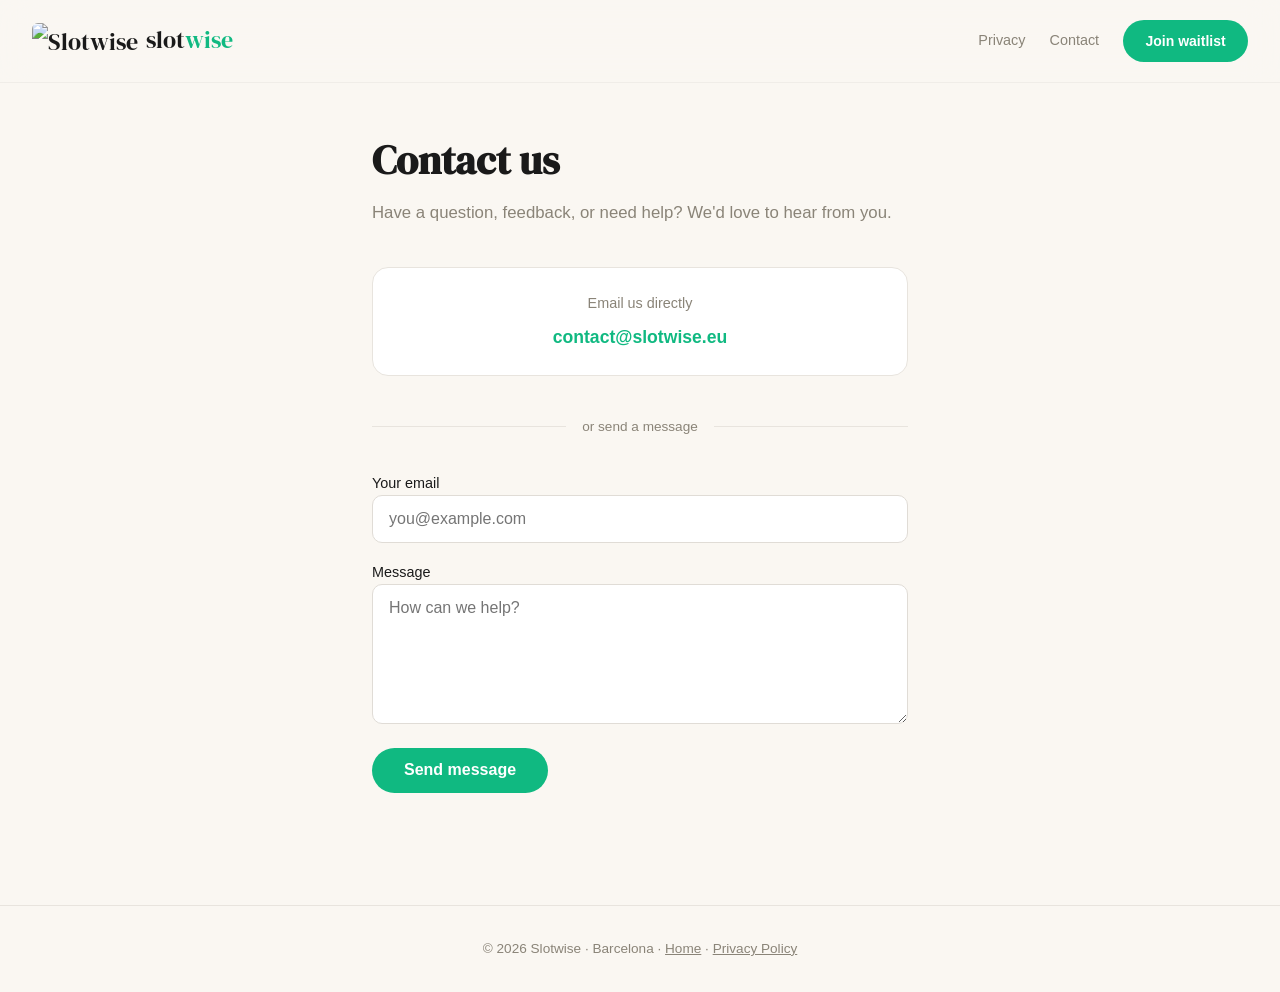
==== contact.html @ a6b29597 "Add contact page, logo, nav links, and align color palette to brand - Add contact.html with email an" ====
<!DOCTYPE html>
<html lang="en">
<head>
<meta charset="UTF-8">
<meta name="viewport" content="width=device-width, initial-scale=1.0">
<title>Contact — Slotwise</title>
<meta name="description" content="Get in touch with the Slotwise team.">
<link rel="preconnect" href="https://fonts.googleapis.com">
<link rel="preconnect" href="https://fonts.gstatic.com" crossorigin>
<link href="https://fonts.googleapis.com/css2?family=DM+Serif+Display&family=General+Sans:wght@400;500;600&display=swap" rel="stylesheet">
<style>
  *, *::before, *::after { margin: 0; padding: 0; box-sizing: border-box; }

  :root {
    --bg: #FAF7F2;
    --fg: #1A1A1A;
    --accent: #10B981;
    --accent-light: #D1FAE5;
    --accent-hover: #059669;
    --muted: #8A8478;
    --card: #FFFFFF;
    --radius: 16px;
    --font-display: 'DM Serif Display', serif;
    --font-body: 'General Sans', -apple-system, sans-serif;
  }

  html { scroll-behavior: smooth; }

  body {
    font-family: var(--font-body);
    background: var(--bg);
    color: var(--fg);
    line-height: 1.6;
    overflow-x: hidden;
  }

  nav {
    position: fixed;
    top: 0; left: 0; right: 0;
    z-index: 100;
    padding: 1.25rem 2rem;
    display: flex;
    align-items: center;
    justify-content: space-between;
    background: rgba(250, 247, 242, 0.85);
    backdrop-filter: blur(16px);
    -webkit-backdrop-filter: blur(16px);
    border-bottom: 1px solid rgba(0,0,0,0.04);
  }

  .logo {
    font-family: var(--font-display);
    font-size: 1.5rem;
    color: var(--fg);
    text-decoration: none;
  }
  .logo span { color: var(--accent); }
  .logo-icon { width: 28px; height: 28px; vertical-align: middle; margin-right: 0.5rem; border-radius: 6px; }

  .nav-links {
    display: flex;
    align-items: center;
    gap: 1.5rem;
  }

  .nav-link {
    font-family: var(--font-body);
    font-size: 0.9rem;
    font-weight: 500;
    color: var(--muted);
    text-decoration: none;
    transition: color 0.2s;
  }
  .nav-link:hover { color: var(--fg); }

  .nav-cta {
    font-family: var(--font-body);
    font-weight: 600;
    font-size: 0.875rem;
    background: var(--accent);
    color: #fff;
    border: none;
    padding: 0.6rem 1.4rem;
    border-radius: 100px;
    cursor: pointer;
    text-decoration: none;
    transition: background 0.2s, transform 0.15s;
  }
  .nav-cta:hover { background: var(--accent-hover); transform: translateY(-1px); }

  .contact-container {
    max-width: 600px;
    margin: 0 auto;
    padding: 8rem 2rem 4rem;
  }

  .contact-container h1 {
    font-family: var(--font-display);
    font-size: 2.5rem;
    margin-bottom: 0.5rem;
  }

  .contact-container .subtitle {
    color: var(--muted);
    font-size: 1.05rem;
    margin-bottom: 2.5rem;
  }

  .contact-email {
    background: var(--card);
    border: 1px solid #e8e4de;
    border-radius: var(--radius);
    padding: 1.5rem;
    margin-bottom: 2.5rem;
    text-align: center;
  }

  .contact-email p {
    color: var(--muted);
    font-size: 0.9rem;
    margin-bottom: 0.5rem;
  }

  .contact-email a {
    color: var(--accent);
    font-size: 1.1rem;
    font-weight: 600;
    text-decoration: none;
  }
  .contact-email a:hover { text-decoration: underline; }

  .divider {
    display: flex;
    align-items: center;
    gap: 1rem;
    margin-bottom: 2rem;
    color: var(--muted);
    font-size: 0.85rem;
  }
  .divider::before, .divider::after {
    content: '';
    flex: 1;
    height: 1px;
    background: #e8e4de;
  }

  .contact-form {
    display: flex;
    flex-direction: column;
    gap: 1rem;
  }

  .contact-form label {
    font-size: 0.9rem;
    font-weight: 500;
    color: var(--fg);
  }

  .contact-form input,
  .contact-form textarea {
    width: 100%;
    padding: 0.85rem 1rem;
    border: 1px solid #e0dcd6;
    border-radius: 10px;
    font-family: var(--font-body);
    font-size: 1rem;
    background: var(--card);
    color: var(--fg);
    transition: border-color 0.2s;
    outline: none;
  }

  .contact-form input:focus,
  .contact-form textarea:focus {
    border-color: var(--accent);
  }

  .contact-form textarea {
    min-height: 140px;
    resize: vertical;
  }

  .contact-form button {
    align-self: flex-start;
    font-family: var(--font-body);
    font-weight: 600;
    font-size: 1rem;
    background: var(--accent);
    color: #fff;
    border: none;
    padding: 0.85rem 2rem;
    border-radius: 100px;
    cursor: pointer;
    transition: background 0.2s, transform 0.15s;
  }
  .contact-form button:hover { background: var(--accent-hover); transform: translateY(-1px); }

  .success-msg {
    display: none;
    background: var(--accent-light);
    color: var(--accent-hover);
    padding: 1rem 1.5rem;
    border-radius: 10px;
    font-weight: 500;
    margin-top: 0.5rem;
  }

  footer {
    text-align: center;
    padding: 2rem;
    color: var(--muted);
    font-size: 0.85rem;
    border-top: 1px solid #e8e4de;
    margin-top: 3rem;
  }

  footer a { color: var(--muted); }

  @media (max-width: 600px) {
    .contact-container { padding: 6rem 1.25rem 3rem; }
    .contact-container h1 { font-size: 2rem; }
    nav { padding: 1rem 1.25rem; }
    .nav-links { gap: 1rem; }
  }
</style>
</head>
<body>

<nav>
  <a href="/" class="logo"><img src="/Logo/slotwise-logo-light.svg" alt="Slotwise" class="logo-icon">slot<span>wise</span></a>
  <div class="nav-links">
    <a href="/privacy.html" class="nav-link">Privacy</a>
    <a href="/contact.html" class="nav-link">Contact</a>
    <a href="/#waitlist" class="nav-cta">Join waitlist</a>
  </div>
</nav>

<div class="contact-container">

<h1>Contact us</h1>
<p class="subtitle">Have a question, feedback, or need help? We'd love to hear from you.</p>

<div class="contact-email">
  <p>Email us directly</p>
  <a href="mailto:contact@slotwise.eu">contact@slotwise.eu</a>
</div>

<div class="divider">or send a message</div>

<form class="contact-form" id="contactForm" action="https://formspree.io/f/mpqoezrb" method="POST">
  <div>
    <label for="contact-email">Your email</label>
    <input type="email" id="contact-email" name="email" placeholder="you@example.com" required autocomplete="email">
  </div>
  <div>
    <label for="contact-message">Message</label>
    <textarea id="contact-message" name="message" placeholder="How can we help?" required></textarea>
  </div>
  <button type="submit">Send message</button>
</form>
<div class="success-msg" id="contactSuccess">Message sent! We'll get back to you soon.</div>

</div>

<footer>
  &copy; 2026 Slotwise · Barcelona · <a href="/">Home</a> · <a href="/privacy.html">Privacy Policy</a>
</footer>

<script>
  const form = document.getElementById('contactForm');
  const msg = document.getElementById('contactSuccess');

  form.addEventListener('submit', async (e) => {
    e.preventDefault();
    const data = new FormData(form);

    try {
      const res = await fetch(form.action, {
        method: 'POST',
        body: data,
        headers: { 'Accept': 'application/json' }
      });

      if (res.ok) {
        form.style.display = 'none';
        msg.style.display = 'block';
      } else {
        alert('Something went wrong — please try again.');
      }
    } catch {
      alert('Something went wrong — please try again.');
    }
  });
</script>

</body>
</html>
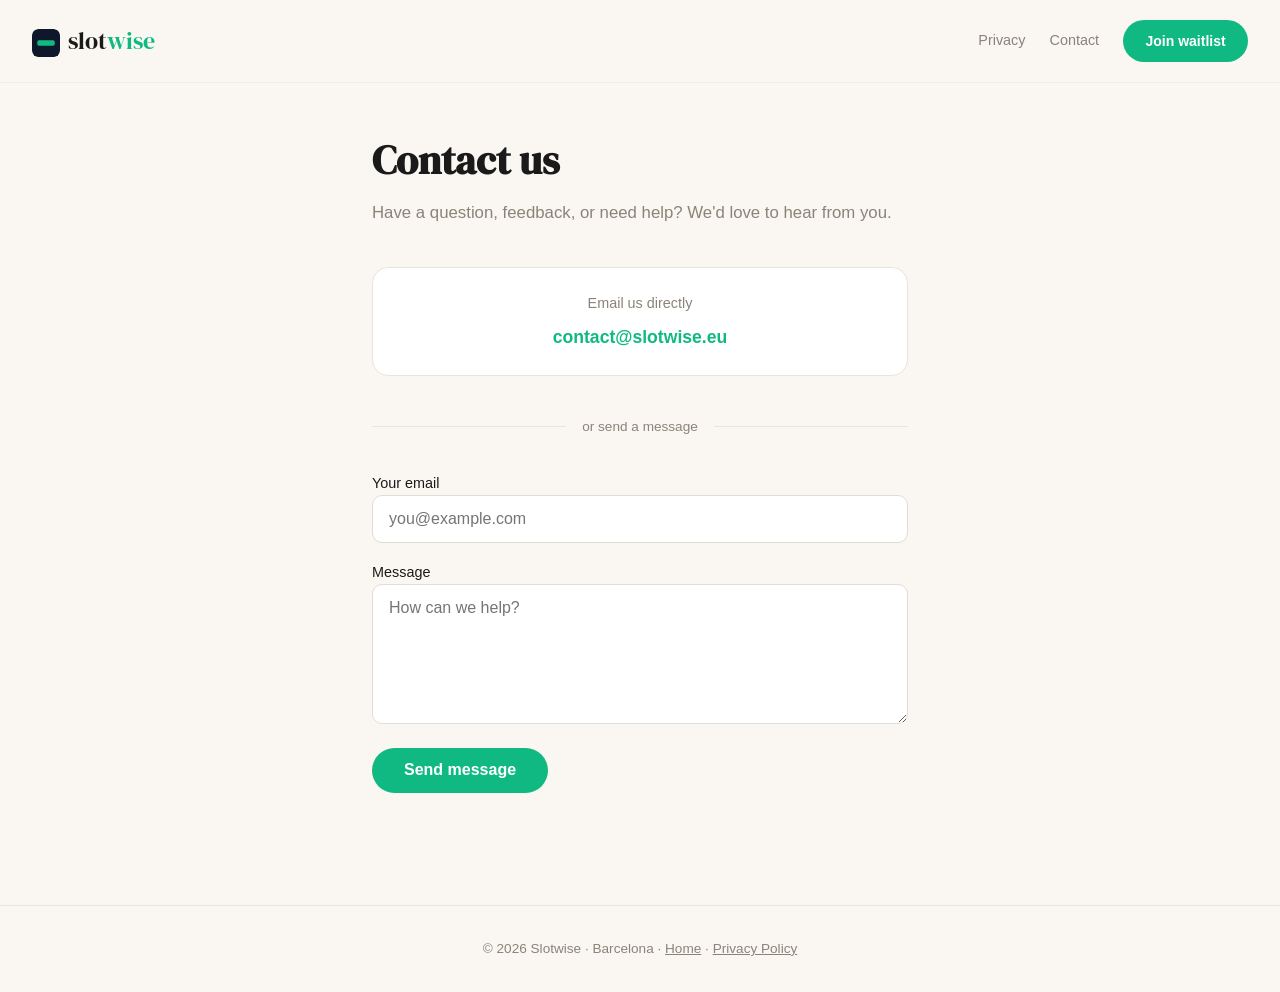
==== commit 58f53f9e: "Fix logo: inline SVG to avoid path issues on GitHub Pages Co-Authored-By: Claude Opus 4.6 <noreply@a" ====
--- a/contact.html
+++ b/contact.html
@@ -227,7 +227,7 @@
 <body>
 
 <nav>
-  <a href="/" class="logo"><img src="/Logo/slotwise-logo-light.svg" alt="Slotwise" class="logo-icon">slot<span>wise</span></a>
+  <a href="/" class="logo"><svg class="logo-icon" xmlns="http://www.w3.org/2000/svg" viewBox="0 0 80 80" width="28" height="28" role="img" aria-label="Slotwise"><rect width="80" height="80" rx="18" fill="#0F172A"/><rect x="15" y="32" width="50" height="16" rx="5" fill="#10B981"/></svg>slot<span>wise</span></a>
   <div class="nav-links">
     <a href="/privacy.html" class="nav-link">Privacy</a>
     <a href="/contact.html" class="nav-link">Contact</a>
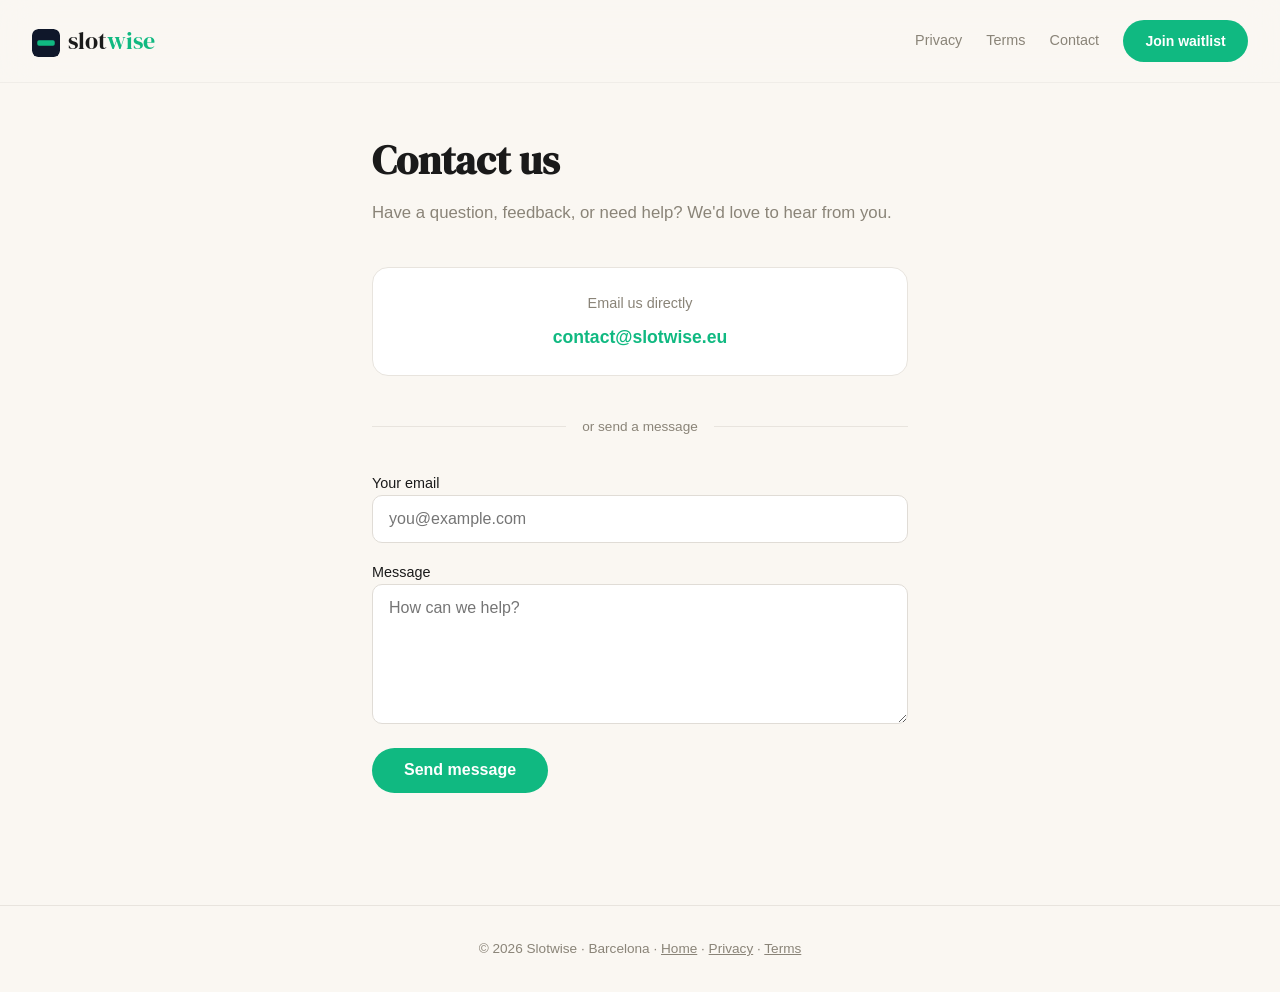
==== commit d07acd49: "Add Terms of Use page and update nav/footer links across all pages Co-Authored-By: Claude Opus 4.6 <" ====
--- a/contact.html
+++ b/contact.html
@@ -230,6 +230,7 @@
   <a href="/" class="logo"><svg class="logo-icon" xmlns="http://www.w3.org/2000/svg" viewBox="0 0 80 80" width="28" height="28" role="img" aria-label="Slotwise"><rect width="80" height="80" rx="18" fill="#0F172A"/><rect x="15" y="32" width="50" height="16" rx="5" fill="#10B981"/></svg>slot<span>wise</span></a>
   <div class="nav-links">
     <a href="/privacy.html" class="nav-link">Privacy</a>
+    <a href="/terms.html" class="nav-link">Terms</a>
     <a href="/contact.html" class="nav-link">Contact</a>
     <a href="/#waitlist" class="nav-cta">Join waitlist</a>
   </div>
@@ -263,7 +264,7 @@
 </div>
 
 <footer>
-  &copy; 2026 Slotwise · Barcelona · <a href="/">Home</a> · <a href="/privacy.html">Privacy Policy</a>
+  &copy; 2026 Slotwise · Barcelona · <a href="/">Home</a> · <a href="/privacy.html">Privacy</a> · <a href="/terms.html">Terms</a>
 </footer>
 
 <script>
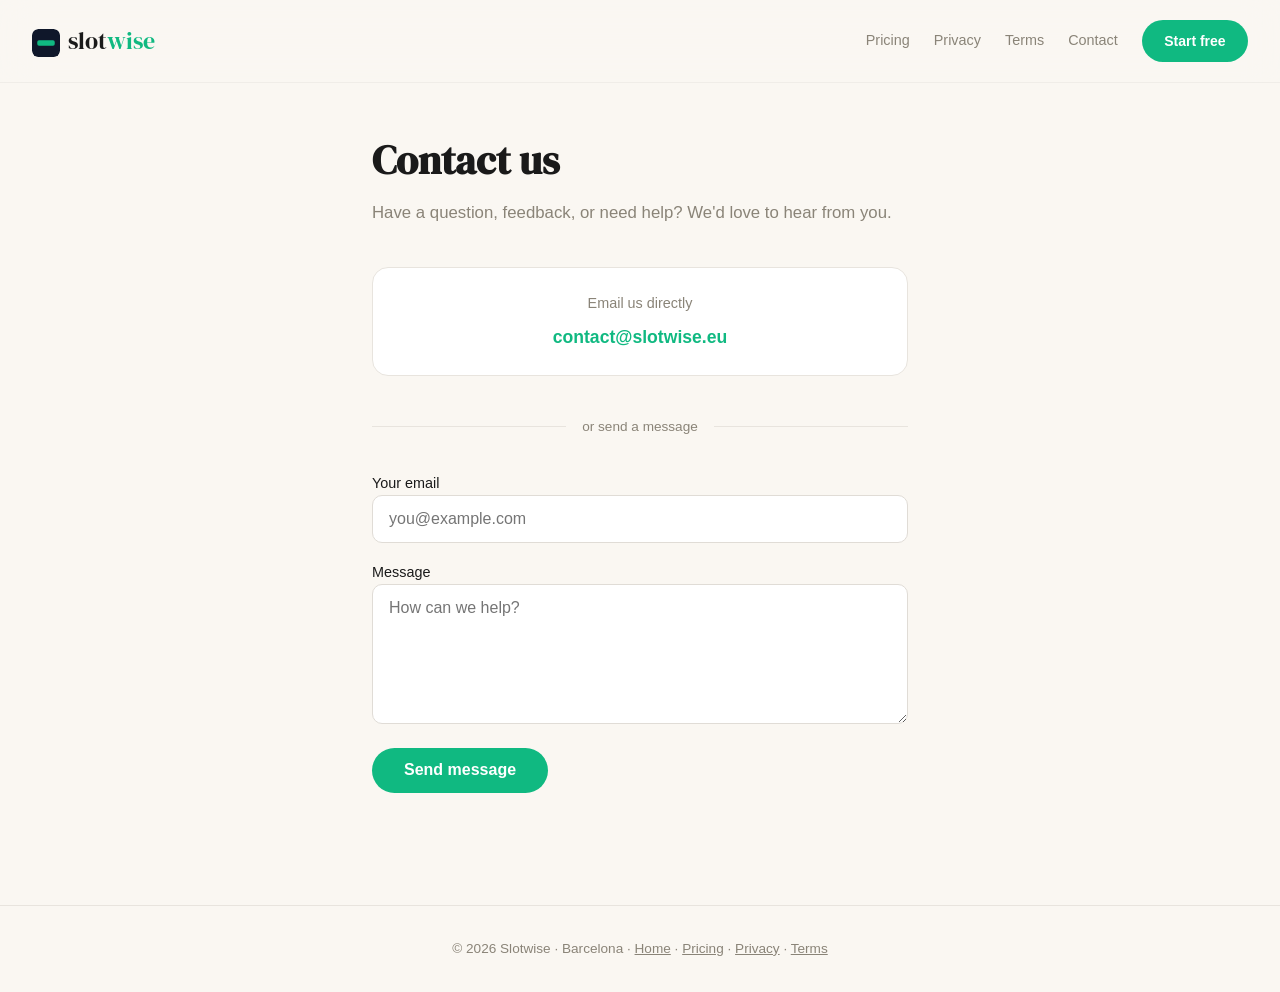
==== commit b79f9e67: "Add WhatsApp CTA, pricing page, and Telegram coming-soon button Replace waitlist email forms with lo" ====
--- a/contact.html
+++ b/contact.html
@@ -229,10 +229,11 @@
 <nav>
   <a href="/" class="logo"><svg class="logo-icon" xmlns="http://www.w3.org/2000/svg" viewBox="0 0 80 80" width="28" height="28" role="img" aria-label="Slotwise"><rect width="80" height="80" rx="18" fill="#0F172A"/><rect x="15" y="32" width="50" height="16" rx="5" fill="#10B981"/></svg>slot<span>wise</span></a>
   <div class="nav-links">
+    <a href="/pricing.html" class="nav-link">Pricing</a>
     <a href="/privacy.html" class="nav-link">Privacy</a>
     <a href="/terms.html" class="nav-link">Terms</a>
     <a href="/contact.html" class="nav-link">Contact</a>
-    <a href="/#waitlist" class="nav-cta">Join waitlist</a>
+    <a href="/" class="nav-cta">Start free</a>
   </div>
 </nav>
 
@@ -264,7 +265,7 @@
 </div>
 
 <footer>
-  &copy; 2026 Slotwise · Barcelona · <a href="/">Home</a> · <a href="/privacy.html">Privacy</a> · <a href="/terms.html">Terms</a>
+  &copy; 2026 Slotwise · Barcelona · <a href="/">Home</a> · <a href="/pricing.html">Pricing</a> · <a href="/privacy.html">Privacy</a> · <a href="/terms.html">Terms</a>
 </footer>
 
 <script>
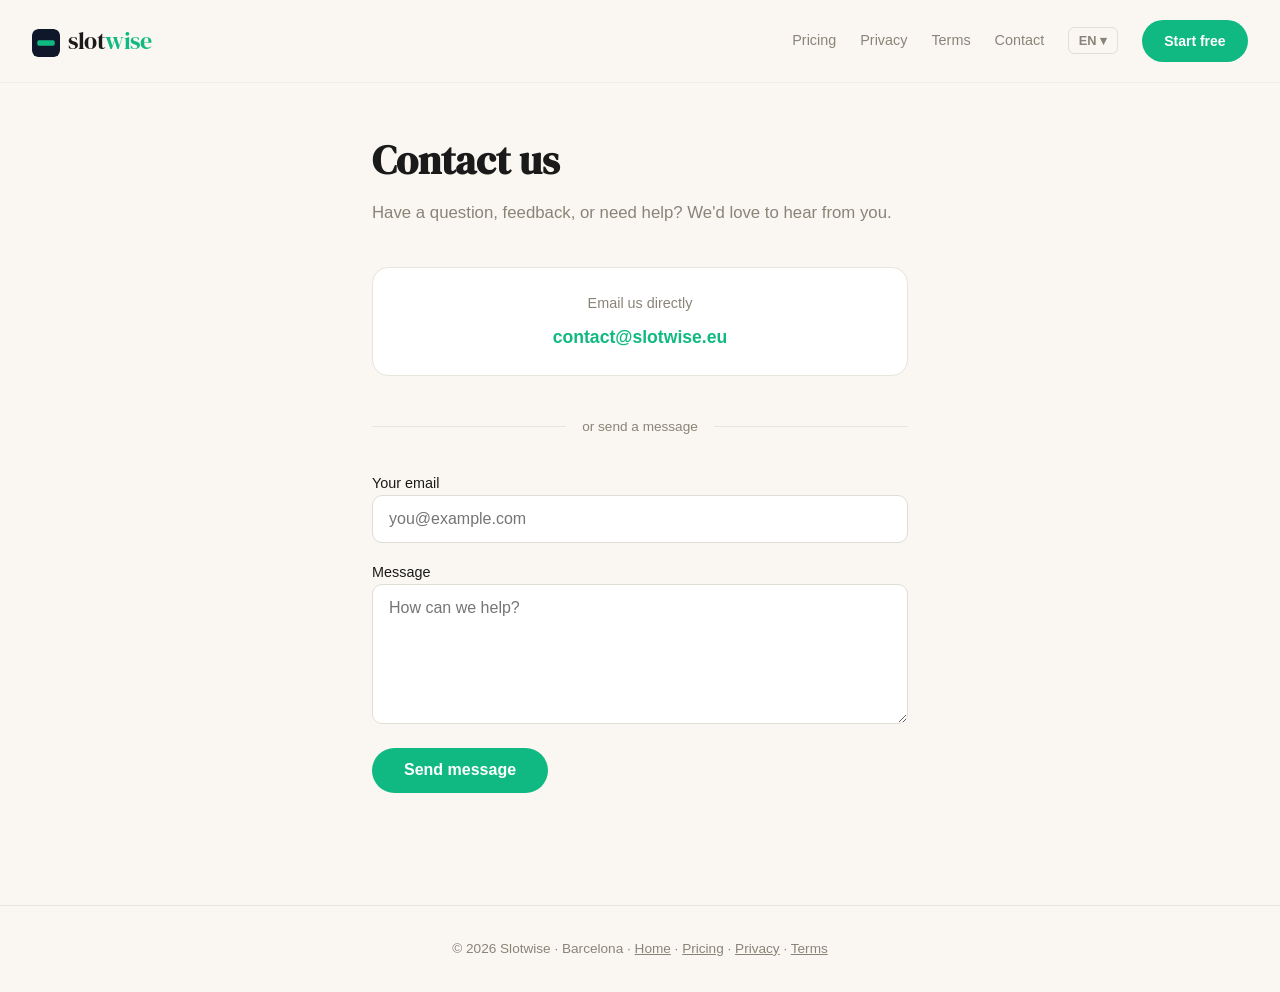
==== commit ef8c3c74: "Add multilanguage support (EN/FR/ES) with i18n engine Major refactor to support 3 languages with eas" ====
--- a/contact.html
+++ b/contact.html
@@ -1,299 +1,76 @@
 <!DOCTYPE html>
-<html lang="en">
+<html lang="en" data-i18n-title="page.title.contact">
 <head>
 <meta charset="UTF-8">
 <meta name="viewport" content="width=device-width, initial-scale=1.0">
 <title>Contact — Slotwise</title>
-<meta name="description" content="Get in touch with the Slotwise team.">
+<meta data-i18n-content="meta.description.contact" name="description" content="Get in touch with the Slotwise team.">
 <link rel="preconnect" href="https://fonts.googleapis.com">
 <link rel="preconnect" href="https://fonts.gstatic.com" crossorigin>
 <link href="https://fonts.googleapis.com/css2?family=DM+Serif+Display&family=General+Sans:wght@400;500;600&display=swap" rel="stylesheet">
-<style>
-  *, *::before, *::after { margin: 0; padding: 0; box-sizing: border-box; }
-
-  :root {
-    --bg: #FAF7F2;
-    --fg: #1A1A1A;
-    --accent: #10B981;
-    --accent-light: #D1FAE5;
-    --accent-hover: #059669;
-    --muted: #8A8478;
-    --card: #FFFFFF;
-    --radius: 16px;
-    --font-display: 'DM Serif Display', serif;
-    --font-body: 'General Sans', -apple-system, sans-serif;
-  }
-
-  html { scroll-behavior: smooth; }
-
-  body {
-    font-family: var(--font-body);
-    background: var(--bg);
-    color: var(--fg);
-    line-height: 1.6;
-    overflow-x: hidden;
-  }
-
-  nav {
-    position: fixed;
-    top: 0; left: 0; right: 0;
-    z-index: 100;
-    padding: 1.25rem 2rem;
-    display: flex;
-    align-items: center;
-    justify-content: space-between;
-    background: rgba(250, 247, 242, 0.85);
-    backdrop-filter: blur(16px);
-    -webkit-backdrop-filter: blur(16px);
-    border-bottom: 1px solid rgba(0,0,0,0.04);
-  }
-
-  .logo {
-    font-family: var(--font-display);
-    font-size: 1.5rem;
-    color: var(--fg);
-    text-decoration: none;
-  }
-  .logo span { color: var(--accent); }
-  .logo-icon { width: 28px; height: 28px; vertical-align: middle; margin-right: 0.5rem; border-radius: 6px; }
-
-  .nav-links {
-    display: flex;
-    align-items: center;
-    gap: 1.5rem;
-  }
-
-  .nav-link {
-    font-family: var(--font-body);
-    font-size: 0.9rem;
-    font-weight: 500;
-    color: var(--muted);
-    text-decoration: none;
-    transition: color 0.2s;
-  }
-  .nav-link:hover { color: var(--fg); }
-
-  .nav-cta {
-    font-family: var(--font-body);
-    font-weight: 600;
-    font-size: 0.875rem;
-    background: var(--accent);
-    color: #fff;
-    border: none;
-    padding: 0.6rem 1.4rem;
-    border-radius: 100px;
-    cursor: pointer;
-    text-decoration: none;
-    transition: background 0.2s, transform 0.15s;
-  }
-  .nav-cta:hover { background: var(--accent-hover); transform: translateY(-1px); }
-
-  .contact-container {
-    max-width: 600px;
-    margin: 0 auto;
-    padding: 8rem 2rem 4rem;
-  }
-
-  .contact-container h1 {
-    font-family: var(--font-display);
-    font-size: 2.5rem;
-    margin-bottom: 0.5rem;
-  }
-
-  .contact-container .subtitle {
-    color: var(--muted);
-    font-size: 1.05rem;
-    margin-bottom: 2.5rem;
-  }
-
-  .contact-email {
-    background: var(--card);
-    border: 1px solid #e8e4de;
-    border-radius: var(--radius);
-    padding: 1.5rem;
-    margin-bottom: 2.5rem;
-    text-align: center;
-  }
-
-  .contact-email p {
-    color: var(--muted);
-    font-size: 0.9rem;
-    margin-bottom: 0.5rem;
-  }
-
-  .contact-email a {
-    color: var(--accent);
-    font-size: 1.1rem;
-    font-weight: 600;
-    text-decoration: none;
-  }
-  .contact-email a:hover { text-decoration: underline; }
-
-  .divider {
-    display: flex;
-    align-items: center;
-    gap: 1rem;
-    margin-bottom: 2rem;
-    color: var(--muted);
-    font-size: 0.85rem;
-  }
-  .divider::before, .divider::after {
-    content: '';
-    flex: 1;
-    height: 1px;
-    background: #e8e4de;
-  }
-
-  .contact-form {
-    display: flex;
-    flex-direction: column;
-    gap: 1rem;
-  }
-
-  .contact-form label {
-    font-size: 0.9rem;
-    font-weight: 500;
-    color: var(--fg);
-  }
-
-  .contact-form input,
-  .contact-form textarea {
-    width: 100%;
-    padding: 0.85rem 1rem;
-    border: 1px solid #e0dcd6;
-    border-radius: 10px;
-    font-family: var(--font-body);
-    font-size: 1rem;
-    background: var(--card);
-    color: var(--fg);
-    transition: border-color 0.2s;
-    outline: none;
-  }
-
-  .contact-form input:focus,
-  .contact-form textarea:focus {
-    border-color: var(--accent);
-  }
-
-  .contact-form textarea {
-    min-height: 140px;
-    resize: vertical;
-  }
-
-  .contact-form button {
-    align-self: flex-start;
-    font-family: var(--font-body);
-    font-weight: 600;
-    font-size: 1rem;
-    background: var(--accent);
-    color: #fff;
-    border: none;
-    padding: 0.85rem 2rem;
-    border-radius: 100px;
-    cursor: pointer;
-    transition: background 0.2s, transform 0.15s;
-  }
-  .contact-form button:hover { background: var(--accent-hover); transform: translateY(-1px); }
-
-  .success-msg {
-    display: none;
-    background: var(--accent-light);
-    color: var(--accent-hover);
-    padding: 1rem 1.5rem;
-    border-radius: 10px;
-    font-weight: 500;
-    margin-top: 0.5rem;
-  }
-
-  footer {
-    text-align: center;
-    padding: 2rem;
-    color: var(--muted);
-    font-size: 0.85rem;
-    border-top: 1px solid #e8e4de;
-    margin-top: 3rem;
-  }
-
-  footer a { color: var(--muted); }
-
-  @media (max-width: 600px) {
-    .contact-container { padding: 6rem 1.25rem 3rem; }
-    .contact-container h1 { font-size: 2rem; }
-    nav { padding: 1rem 1.25rem; }
-    .nav-links { gap: 1rem; }
-  }
-</style>
+<link rel="stylesheet" href="/css/shared.css">
+<link rel="stylesheet" href="/css/contact.css">
+<link rel="alternate" hreflang="en" href="https://slotwise.eu/contact.html">
+<link rel="alternate" hreflang="fr" href="https://slotwise.eu/contact.html?lang=fr">
+<link rel="alternate" hreflang="es" href="https://slotwise.eu/contact.html?lang=es">
+<link rel="alternate" hreflang="x-default" href="https://slotwise.eu/contact.html">
 </head>
 <body>
 
+<div class="nav-overlay" id="navOverlay"></div>
 <nav>
   <a href="/" class="logo"><svg class="logo-icon" xmlns="http://www.w3.org/2000/svg" viewBox="0 0 80 80" width="28" height="28" role="img" aria-label="Slotwise"><rect width="80" height="80" rx="18" fill="#0F172A"/><rect x="15" y="32" width="50" height="16" rx="5" fill="#10B981"/></svg>slot<span>wise</span></a>
-  <div class="nav-links">
-    <a href="/pricing.html" class="nav-link">Pricing</a>
-    <a href="/privacy.html" class="nav-link">Privacy</a>
-    <a href="/terms.html" class="nav-link">Terms</a>
-    <a href="/contact.html" class="nav-link">Contact</a>
-    <a href="/" class="nav-cta">Start free</a>
+  <button class="nav-toggle" id="navToggle" aria-label="Menu"><span></span><span></span><span></span></button>
+  <div class="nav-links" id="navLinks">
+    <a href="/pricing.html" class="nav-link" data-i18n="nav.pricing">Pricing</a>
+    <a href="/privacy.html" class="nav-link" data-i18n="nav.privacy">Privacy</a>
+    <a href="/terms.html" class="nav-link" data-i18n="nav.terms">Terms</a>
+    <a href="/contact.html" class="nav-link" data-i18n="nav.contact">Contact</a>
+    <div class="lang-picker" id="langPicker">
+      <button class="lang-current" aria-label="Change language">EN ▾</button>
+      <div class="lang-dropdown">
+        <a href="?lang=en" class="lang-option" data-lang="en">English</a>
+        <a href="?lang=fr" class="lang-option" data-lang="fr">Français</a>
+        <a href="?lang=es" class="lang-option" data-lang="es">Español</a>
+      </div>
+    </div>
+    <a href="/" class="nav-cta" data-i18n="nav.cta">Start free</a>
   </div>
 </nav>
 
 <div class="contact-container">
 
-<h1>Contact us</h1>
-<p class="subtitle">Have a question, feedback, or need help? We'd love to hear from you.</p>
+<h1 data-i18n="contact.title">Contact us</h1>
+<p class="subtitle" data-i18n="contact.subtitle">Have a question, feedback, or need help? We'd love to hear from you.</p>
 
 <div class="contact-email">
-  <p>Email us directly</p>
+  <p data-i18n="contact.email_label">Email us directly</p>
   <a href="mailto:contact@slotwise.eu">contact@slotwise.eu</a>
 </div>
 
-<div class="divider">or send a message</div>
+<div class="divider" data-i18n="contact.divider">or send a message</div>
 
 <form class="contact-form" id="contactForm" action="https://formspree.io/f/mpqoezrb" method="POST">
   <div>
-    <label for="contact-email">Your email</label>
-    <input type="email" id="contact-email" name="email" placeholder="you@example.com" required autocomplete="email">
+    <label for="contact-email" data-i18n="contact.form.email_label">Your email</label>
+    <input type="email" id="contact-email" name="email" placeholder="you@example.com" data-i18n-placeholder="contact.form.email_placeholder" required autocomplete="email">
   </div>
   <div>
-    <label for="contact-message">Message</label>
-    <textarea id="contact-message" name="message" placeholder="How can we help?" required></textarea>
+    <label for="contact-message" data-i18n="contact.form.message_label">Message</label>
+    <textarea id="contact-message" name="message" placeholder="How can we help?" data-i18n-placeholder="contact.form.message_placeholder" required></textarea>
   </div>
-  <button type="submit">Send message</button>
+  <button type="submit" data-i18n="contact.form.submit">Send message</button>
 </form>
-<div class="success-msg" id="contactSuccess">Message sent! We'll get back to you soon.</div>
+<div class="success-msg" id="contactSuccess" data-i18n="contact.form.success">Message sent! We'll get back to you soon.</div>
 
 </div>
 
 <footer>
-  &copy; 2026 Slotwise · Barcelona · <a href="/">Home</a> · <a href="/pricing.html">Pricing</a> · <a href="/privacy.html">Privacy</a> · <a href="/terms.html">Terms</a>
+  <span data-i18n="footer.text">&copy; 2026 Slotwise · Barcelona</span> · <a href="/">Home</a> · <a href="/pricing.html" data-i18n="nav.pricing">Pricing</a> · <a href="/privacy.html" data-i18n="nav.privacy">Privacy</a> · <a href="/terms.html" data-i18n="nav.terms">Terms</a>
 </footer>
 
-<script>
-  const form = document.getElementById('contactForm');
-  const msg = document.getElementById('contactSuccess');
-
-  form.addEventListener('submit', async (e) => {
-    e.preventDefault();
-    const data = new FormData(form);
-
-    try {
-      const res = await fetch(form.action, {
-        method: 'POST',
-        body: data,
-        headers: { 'Accept': 'application/json' }
-      });
-
-      if (res.ok) {
-        form.style.display = 'none';
-        msg.style.display = 'block';
-      } else {
-        alert('Something went wrong — please try again.');
-      }
-    } catch {
-      alert('Something went wrong — please try again.');
-    }
-  });
-</script>
+<script src="/js/shared.js"></script>
+<script src="/js/contact.js"></script>
 
 </body>
 </html>
--- a/css/shared.css
+++ b/css/shared.css
@@ -0,0 +1,292 @@
+/* ── RESET ── */
+*, *::before, *::after { margin: 0; padding: 0; box-sizing: border-box; }
+
+/* ── CSS VARIABLES ── */
+:root {
+  --bg: #FAF7F2;
+  --fg: #1A1A1A;
+  --accent: #10B981;
+  --accent-light: #D1FAE5;
+  --accent-hover: #059669;
+  --muted: #8A8478;
+  --card: #FFFFFF;
+  --chat-green: #DCF8C6;
+  --chat-white: #FFFFFF;
+  --radius: 16px;
+  --font-display: 'DM Serif Display', serif;
+  --font-body: 'General Sans', -apple-system, sans-serif;
+}
+
+/* ── BASE ── */
+html { scroll-behavior: smooth; }
+
+body {
+  font-family: var(--font-body);
+  background: var(--bg);
+  color: var(--fg);
+  line-height: 1.6;
+  overflow-x: hidden;
+}
+
+/* ── NAV ── */
+nav {
+  position: fixed;
+  top: 0; left: 0; right: 0;
+  z-index: 100;
+  padding: 1.25rem 2rem;
+  display: flex;
+  align-items: center;
+  justify-content: space-between;
+  background: rgba(250, 247, 242, 0.85);
+  backdrop-filter: blur(16px);
+  -webkit-backdrop-filter: blur(16px);
+  border-bottom: 1px solid rgba(0,0,0,0.04);
+}
+
+.logo {
+  font-family: var(--font-display);
+  font-size: 1.5rem;
+  color: var(--fg);
+  text-decoration: none;
+  letter-spacing: -0.02em;
+}
+
+.logo span { color: var(--accent); }
+.logo-icon { width: 28px; height: 28px; vertical-align: middle; margin-right: 0.5rem; border-radius: 6px; }
+
+.nav-links {
+  display: flex;
+  align-items: center;
+  gap: 1.5rem;
+}
+
+.nav-link {
+  font-family: var(--font-body);
+  font-size: 0.9rem;
+  font-weight: 500;
+  color: var(--muted);
+  text-decoration: none;
+  transition: color 0.2s;
+}
+.nav-link:hover { color: var(--fg); }
+
+.nav-cta {
+  font-family: var(--font-body);
+  font-weight: 600;
+  font-size: 0.875rem;
+  background: var(--accent);
+  color: #fff;
+  border: none;
+  padding: 0.6rem 1.4rem;
+  border-radius: 100px;
+  cursor: pointer;
+  text-decoration: none;
+  transition: background 0.2s, transform 0.15s;
+}
+
+.nav-cta:hover { background: var(--accent-hover); transform: translateY(-1px); }
+
+/* ── FOOTER ── */
+footer {
+  text-align: center;
+  padding: 2rem;
+  font-size: 0.8rem;
+  color: var(--muted);
+  border-top: 1px solid rgba(0,0,0,0.05);
+}
+
+/* ── HAMBURGER ── */
+.nav-toggle {
+  display: none;
+  background: none;
+  border: none;
+  cursor: pointer;
+  padding: 0.25rem;
+  z-index: 101;
+}
+
+.nav-toggle span {
+  display: block;
+  width: 22px;
+  height: 2px;
+  background: var(--fg);
+  margin: 5px 0;
+  border-radius: 2px;
+  transition: transform 0.3s, opacity 0.3s;
+}
+
+.nav-toggle.open span:nth-child(1) { transform: translateY(7px) rotate(45deg); }
+.nav-toggle.open span:nth-child(2) { opacity: 0; }
+.nav-toggle.open span:nth-child(3) { transform: translateY(-7px) rotate(-45deg); }
+
+/* ── H2 BASE ── */
+h2 {
+  font-family: var(--font-display);
+  font-size: clamp(2rem, 4vw, 3rem);
+  letter-spacing: -0.02em;
+  margin-bottom: 3rem;
+  line-height: 1.15;
+}
+
+/* ── FORM NOTE ── */
+.form-note {
+  font-size: 0.8rem;
+  color: var(--muted);
+  margin-top: 1rem;
+  animation: fadeUp 0.6s 0.4s ease both;
+}
+
+/* ── WHATSAPP CTA ── */
+.wa-cta {
+  display: inline-flex;
+  align-items: center;
+  gap: 0.6rem;
+  font-family: var(--font-body);
+  font-weight: 600;
+  font-size: 1.1rem;
+  padding: 1rem 2.2rem;
+  background: #25D366;
+  color: #fff;
+  border: none;
+  border-radius: 100px;
+  cursor: pointer;
+  text-decoration: none;
+  transition: background 0.2s, transform 0.15s, box-shadow 0.2s;
+  animation: fadeUp 0.6s 0.3s ease both;
+  position: relative;
+  z-index: 2;
+}
+
+.wa-cta:hover {
+  background: #1ebe5d;
+  transform: translateY(-2px);
+  box-shadow: 0 8px 24px rgba(37, 211, 102, 0.3);
+}
+
+.wa-cta svg {
+  width: 22px;
+  height: 22px;
+  fill: currentColor;
+}
+
+/* ── LANGUAGE PICKER ── */
+.lang-picker {
+  position: relative;
+}
+
+.lang-current {
+  background: none;
+  border: 1px solid rgba(0,0,0,0.1);
+  border-radius: 6px;
+  padding: 0.3rem 0.6rem;
+  font-family: var(--font-body);
+  font-size: 0.8rem;
+  font-weight: 600;
+  color: var(--muted);
+  cursor: pointer;
+  display: flex;
+  align-items: center;
+  gap: 0.3rem;
+  transition: color 0.2s, border-color 0.2s;
+}
+
+.lang-current:hover {
+  color: var(--fg);
+  border-color: rgba(0,0,0,0.2);
+}
+
+.lang-dropdown {
+  display: none;
+  position: absolute;
+  top: 100%;
+  right: 0;
+  margin-top: 0.25rem;
+  background: var(--card);
+  border: 1px solid rgba(0,0,0,0.08);
+  border-radius: 8px;
+  box-shadow: 0 4px 12px rgba(0,0,0,0.1);
+  overflow: hidden;
+  z-index: 200;
+  min-width: 120px;
+}
+
+.lang-dropdown.open {
+  display: block;
+}
+
+.lang-option {
+  display: block;
+  padding: 0.5rem 1rem;
+  font-size: 0.85rem;
+  color: var(--fg);
+  text-decoration: none;
+  white-space: nowrap;
+  font-family: var(--font-body);
+}
+
+.lang-option:hover {
+  background: var(--accent-light);
+}
+
+/* ── RESPONSIVE NAV/HAMBURGER ── */
+@media (max-width: 600px) {
+  nav { padding: 1rem 1.25rem; }
+
+  .nav-toggle { display: block; }
+
+  .nav-links {
+    position: fixed;
+    top: 0; right: 0;
+    width: 240px;
+    height: 100vh;
+    background: var(--bg);
+    flex-direction: column;
+    align-items: flex-start;
+    padding: 5rem 2rem 2rem;
+    gap: 1.25rem;
+    z-index: 101;
+    box-shadow: -4px 0 24px rgba(0,0,0,0.08);
+    transform: translateX(100%);
+    transition: transform 0.3s ease;
+  }
+
+  .nav-links.open {
+    transform: translateX(0);
+  }
+
+  .nav-link { font-size: 1rem; }
+
+  .nav-cta {
+    margin-top: 0.5rem;
+    width: 100%;
+    text-align: center;
+  }
+
+  .lang-picker {
+    width: 100%;
+  }
+
+  .lang-current {
+    width: 100%;
+    justify-content: center;
+    padding: 0.5rem;
+    font-size: 0.9rem;
+  }
+
+  .lang-dropdown {
+    position: static;
+    margin-top: 0.5rem;
+    box-shadow: none;
+    border: 1px solid rgba(0,0,0,0.08);
+    width: 100%;
+  }
+
+  .nav-overlay {
+    display: none;
+    position: fixed;
+    inset: 0;
+    background: rgba(0,0,0,0.3);
+    z-index: 99;
+  }
+  .nav-overlay.open { display: block; }
+}
--- a/css/contact.css
+++ b/css/contact.css
@@ -0,0 +1,136 @@
+/* ── CONTACT CONTAINER ── */
+.contact-container {
+  max-width: 600px;
+  margin: 0 auto;
+  padding: 8rem 2rem 4rem;
+}
+
+.contact-container h1 {
+  font-family: var(--font-display);
+  font-size: 2.5rem;
+  margin-bottom: 0.5rem;
+}
+
+.contact-container .subtitle {
+  color: var(--muted);
+  font-size: 1.05rem;
+  margin-bottom: 2.5rem;
+}
+
+/* ── EMAIL CARD ── */
+.contact-email {
+  background: var(--card);
+  border: 1px solid #e8e4de;
+  border-radius: var(--radius);
+  padding: 1.5rem;
+  margin-bottom: 2.5rem;
+  text-align: center;
+}
+
+.contact-email p {
+  color: var(--muted);
+  font-size: 0.9rem;
+  margin-bottom: 0.5rem;
+}
+
+.contact-email a {
+  color: var(--accent);
+  font-size: 1.1rem;
+  font-weight: 600;
+  text-decoration: none;
+}
+.contact-email a:hover { text-decoration: underline; }
+
+/* ── DIVIDER ── */
+.divider {
+  display: flex;
+  align-items: center;
+  gap: 1rem;
+  margin-bottom: 2rem;
+  color: var(--muted);
+  font-size: 0.85rem;
+}
+.divider::before, .divider::after {
+  content: '';
+  flex: 1;
+  height: 1px;
+  background: #e8e4de;
+}
+
+/* ── CONTACT FORM ── */
+.contact-form {
+  display: flex;
+  flex-direction: column;
+  gap: 1rem;
+}
+
+.contact-form label {
+  font-size: 0.9rem;
+  font-weight: 500;
+  color: var(--fg);
+}
+
+.contact-form input,
+.contact-form textarea {
+  width: 100%;
+  padding: 0.85rem 1rem;
+  border: 1px solid #e0dcd6;
+  border-radius: 10px;
+  font-family: var(--font-body);
+  font-size: 1rem;
+  background: var(--card);
+  color: var(--fg);
+  transition: border-color 0.2s;
+  outline: none;
+}
+
+.contact-form input:focus,
+.contact-form textarea:focus {
+  border-color: var(--accent);
+}
+
+.contact-form textarea {
+  min-height: 140px;
+  resize: vertical;
+}
+
+.contact-form button {
+  align-self: flex-start;
+  font-family: var(--font-body);
+  font-weight: 600;
+  font-size: 1rem;
+  background: var(--accent);
+  color: #fff;
+  border: none;
+  padding: 0.85rem 2rem;
+  border-radius: 100px;
+  cursor: pointer;
+  transition: background 0.2s, transform 0.15s;
+}
+.contact-form button:hover { background: var(--accent-hover); transform: translateY(-1px); }
+
+/* ── SUCCESS MESSAGE ── */
+.success-msg {
+  display: none;
+  background: var(--accent-light);
+  color: var(--accent-hover);
+  padding: 1rem 1.5rem;
+  border-radius: 10px;
+  font-weight: 500;
+  margin-top: 0.5rem;
+}
+
+/* ── FOOTER OVERRIDES ── */
+footer {
+  font-size: 0.85rem;
+  border-top: 1px solid #e8e4de;
+  margin-top: 3rem;
+}
+
+footer a { color: var(--muted); }
+
+/* ── RESPONSIVE ── */
+@media (max-width: 600px) {
+  .contact-container { padding: 6rem 1.25rem 3rem; }
+  .contact-container h1 { font-size: 2rem; }
+}
